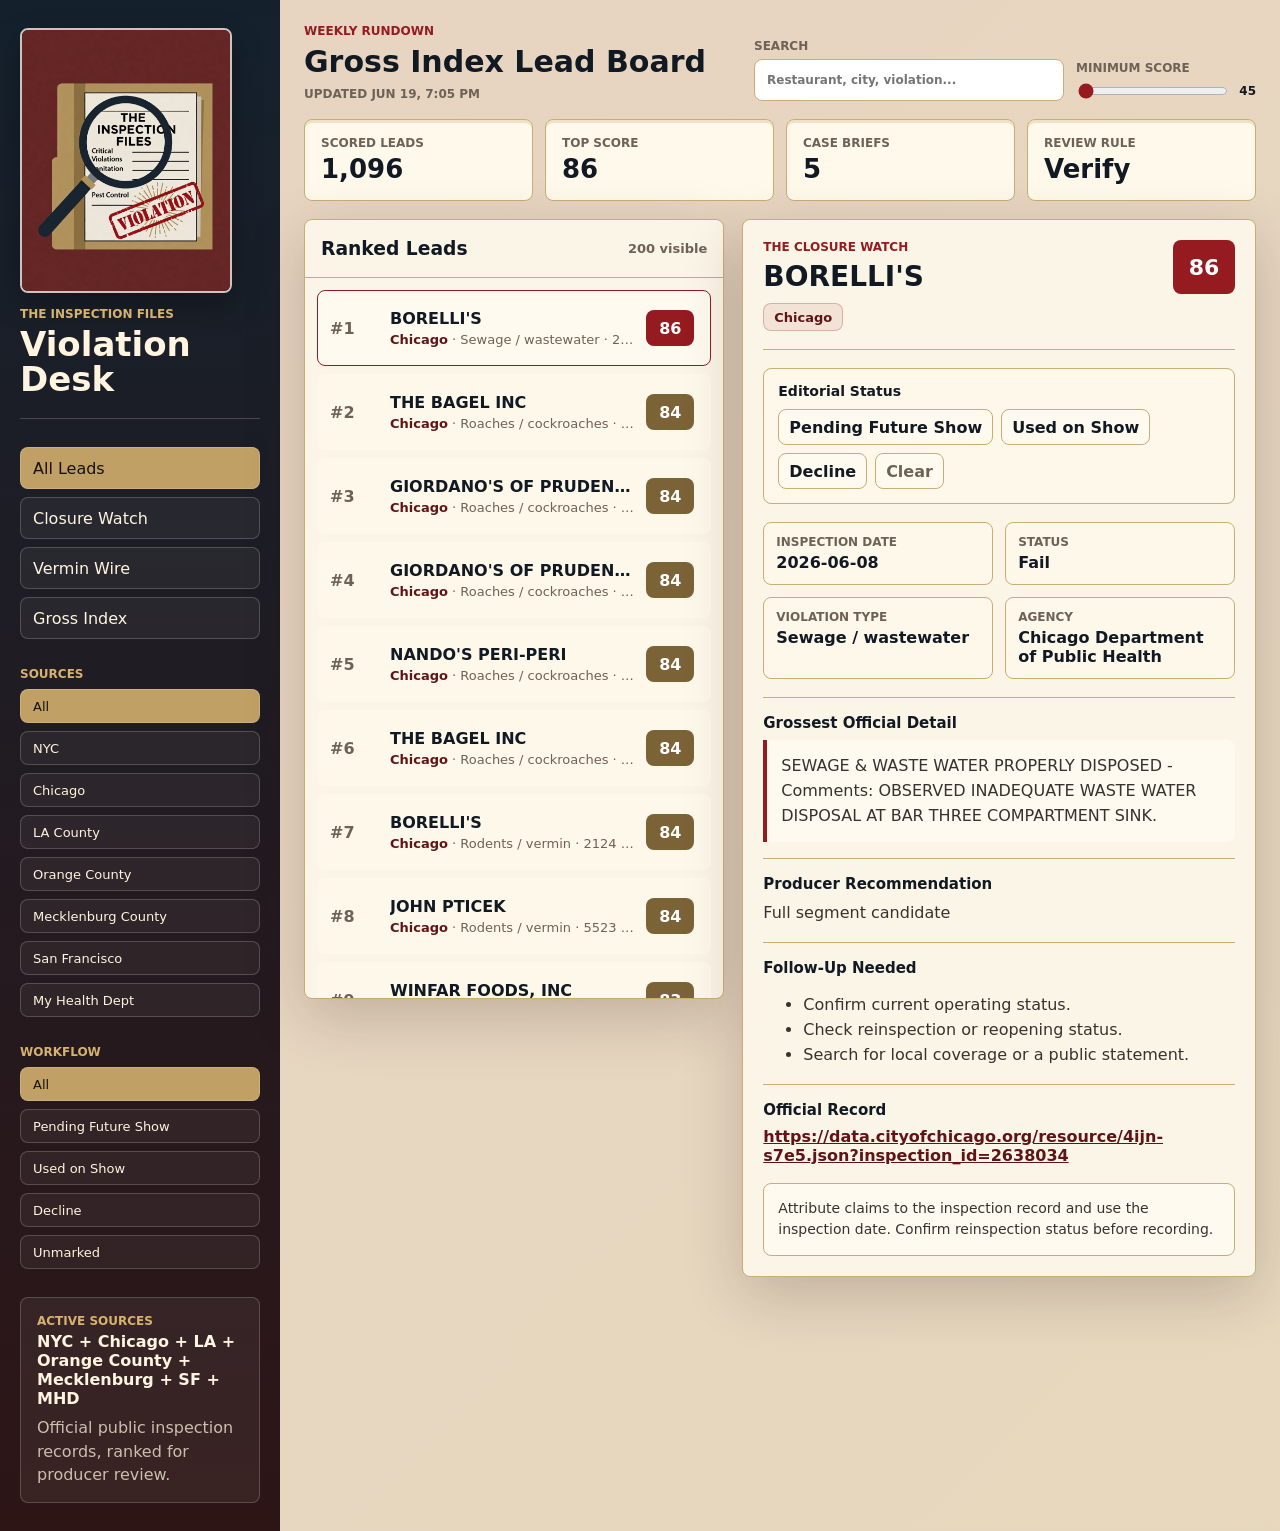
==== index.template.html @ aeaf3b6f "live meck data refresh" ====
<!doctype html>
<html lang="en">
  <head>
    <meta charset="utf-8">
    <meta name="viewport" content="width=device-width, initial-scale=1">
    <title>The Inspection Files - Violation Desk</title>
    <link rel="stylesheet" href="styles.css">
  </head>
  <body>
    <div class="app-shell">
      <aside class="sidebar" aria-label="Violation Desk navigation">
        <div class="brand-block">
          <img class="brand-logo" src="assets/inspection-files-logo.jpg" alt="The Inspection Files logo">
          <div>
            <p class="kicker">The Inspection Files</p>
            <h1>Violation Desk</h1>
          </div>
        </div>

        <nav class="section-list" aria-label="Desk sections">
          <button class="section-button active" data-section="all">All Leads</button>
          <button class="section-button" data-section="The Closure Watch">Closure Watch</button>
          <button class="section-button" data-section="The Vermin Wire">Vermin Wire</button>
          <button class="section-button" data-section="The Gross Index">Gross Index</button>
        </nav>

        <div class="source-filter" aria-label="Source filters">
          <span class="label">Sources</span>
          <button class="source-button active" data-source="all">All</button>
          <button class="source-button" data-source="NYC">NYC</button>
          <button class="source-button" data-source="Chicago">Chicago</button>
          <button class="source-button" data-source="LA County">LA County</button>
          <button class="source-button" data-source="Orange County">Orange County</button>
          <button class="source-button" data-source="Mecklenburg County">Mecklenburg County</button>
          <button class="source-button" data-source="San Francisco">San Francisco</button>
          <button class="source-button" data-source="My Health Dept">My Health Dept</button>
        </div>

        <div class="workflow-filter" aria-label="Workflow filters">
          <span class="label">Workflow</span>
          <button class="workflow-button active" data-workflow="all">All</button>
          <button class="workflow-button" data-workflow="pending">Pending Future Show</button>
          <button class="workflow-button" data-workflow="used">Used on Show</button>
          <button class="workflow-button" data-workflow="declined">Decline</button>
          <button class="workflow-button" data-workflow="unmarked">Unmarked</button>
        </div>

        <div class="desk-card">
          <span class="label">Active Sources</span>
          <strong>NYC + Chicago + LA + Orange County + Mecklenburg + SF + MHD</strong>
          <p>Official public inspection records, ranked for producer review.</p>
        </div>
      </aside>

      <main class="workspace">
        <header class="topbar">
          <div>
            <p class="kicker">Weekly Rundown</p>
            <h2>Gross Index Lead Board</h2>
            <span id="generatedAt" class="refresh-stamp">Refreshing...</span>
          </div>
          <div class="toolbar">
            <label class="search-box">
              <span>Search</span>
              <input id="searchInput" type="search" placeholder="Restaurant, city, violation...">
            </label>
            <label class="score-filter">
              <span>Minimum Score</span>
              <input id="scoreInput" type="range" min="45" max="90" value="45">
              <output id="scoreOutput">45</output>
            </label>
          </div>
        </header>

        <section class="stats-grid" aria-label="Rundown stats">
          <div class="stat">
            <span>Scored Leads</span>
            <strong id="leadCount">0</strong>
          </div>
          <div class="stat">
            <span>Top Score</span>
            <strong id="topScore">0</strong>
          </div>
          <div class="stat">
            <span>Case Briefs</span>
            <strong>5</strong>
          </div>
          <div class="stat">
            <span>Review Rule</span>
            <strong>Verify</strong>
          </div>
        </section>

        <section class="content-grid">
          <div class="lead-panel">
            <div class="panel-header">
              <h3>Ranked Leads</h3>
              <span id="visibleCount">0 visible</span>
            </div>
            <div id="leadList" class="lead-list"></div>
          </div>

          <article id="caseDetail" class="case-detail" aria-live="polite">
            <div class="empty-state">
              <p class="kicker">Select a lead</p>
              <h3>Open a Violation Desk Brief</h3>
              <p>Choose a ranked record to review the official detail, producer angle, and follow-up checklist.</p>
            </div>
          </article>
        </section>
      </main>
    </div>

    <script src="data.js?v=daily-refresh"></script>
    <script src="app.js?v=daily-refresh"></script>
  </body>
</html>
---- styles.css ----
:root {
  color-scheme: light;
  --ink: #111923;
  --muted: #6d6255;
  --line: #c9ad75;
  --paper: #eee3cf;
  --panel: #fbf5e7;
  --panel-strong: #fff9ec;
  --accent: #951b20;
  --accent-dark: #5f1518;
  --gold: #b89555;
  --gold-dark: #7c6237;
  --folder: #c0a064;
  --navy: #14212d;
  --green: #426f5d;
  --shadow: 0 18px 60px rgba(42, 19, 18, 0.2);
  font-family: Inter, ui-sans-serif, system-ui, -apple-system, BlinkMacSystemFont, "Segoe UI", sans-serif;
}

* {
  box-sizing: border-box;
}

body {
  margin: 0;
  min-height: 100vh;
  background:
    linear-gradient(135deg, rgba(149, 27, 32, 0.08), rgba(192, 160, 100, 0.16)),
    var(--paper);
  color: var(--ink);
}

button,
input {
  font: inherit;
}

.app-shell {
  min-height: 100vh;
  display: grid;
  grid-template-columns: 280px minmax(0, 1fr);
}

.sidebar {
  background:
    linear-gradient(180deg, rgba(20, 33, 45, 0.96), rgba(46, 21, 22, 0.98)),
    var(--navy);
  color: #fff4df;
  padding: 28px 20px;
  display: flex;
  flex-direction: column;
  gap: 28px;
}

.brand-block {
  display: grid;
  gap: 14px;
  border-bottom: 1px solid rgba(251, 245, 231, 0.2);
  padding-bottom: 22px;
}

.brand-logo {
  width: 100%;
  max-width: 212px;
  aspect-ratio: 4 / 5;
  object-fit: cover;
  object-position: center;
  border: 2px solid rgba(251, 245, 231, 0.78);
  border-radius: 8px;
  box-shadow: 0 12px 30px rgba(0, 0, 0, 0.28);
}

.kicker {
  color: var(--accent);
  font-size: 12px;
  font-weight: 800;
  letter-spacing: 0;
  margin: 0 0 6px;
  text-transform: uppercase;
}

.sidebar .kicker {
  color: #d5b36f;
}

h1,
h2,
h3,
h4,
p {
  margin-top: 0;
}

h1 {
  font-size: 34px;
  line-height: 1.02;
  margin-bottom: 0;
}

.section-list {
  display: grid;
  gap: 8px;
}

.section-button,
.source-button,
.workflow-button {
  width: 100%;
  min-height: 42px;
  border: 1px solid rgba(251, 245, 231, 0.2);
  border-radius: 8px;
  background: rgba(251, 245, 231, 0.05);
  color: #fff4df;
  cursor: pointer;
  text-align: left;
  padding: 0 12px;
}

.section-button:hover,
.section-button.active,
.source-button:hover,
.source-button.active,
.workflow-button:hover,
.workflow-button.active {
  background: var(--folder);
  color: #17120d;
}

.source-filter,
.workflow-filter {
  display: grid;
  gap: 8px;
}

.source-filter .label,
.workflow-filter .label {
  color: #d5b36f;
  font-size: 12px;
  font-weight: 800;
  text-transform: uppercase;
}

.source-button,
.workflow-button {
  min-height: 34px;
  font-size: 13px;
}

.desk-card {
  margin-top: auto;
  border: 1px solid rgba(251, 245, 231, 0.2);
  border-radius: 8px;
  padding: 16px;
  background: rgba(251, 245, 231, 0.06);
}

.desk-card .label,
.stat span,
.meta-grid span {
  display: block;
  color: var(--muted);
  font-size: 12px;
  font-weight: 800;
  margin-bottom: 4px;
  text-transform: uppercase;
}

.desk-card .label {
  color: #d5b36f;
}

.desk-card p {
  color: rgba(255, 244, 223, 0.74);
  line-height: 1.45;
  margin: 8px 0 0;
}

.workspace {
  padding: 24px;
  min-width: 0;
}

.topbar {
  display: flex;
  justify-content: space-between;
  gap: 18px;
  align-items: flex-end;
  margin-bottom: 18px;
}

.topbar h2 {
  font-size: 30px;
  margin-bottom: 0;
}

.refresh-stamp {
  display: block;
  margin-top: 8px;
  color: var(--muted);
  font-size: 12px;
  font-weight: 800;
  text-transform: uppercase;
}

.toolbar {
  display: flex;
  align-items: end;
  gap: 12px;
  flex-wrap: wrap;
}

.search-box,
.score-filter {
  display: grid;
  gap: 6px;
  color: var(--muted);
  font-size: 12px;
  font-weight: 800;
  text-transform: uppercase;
}

.search-box input {
  width: min(310px, 52vw);
  height: 42px;
  border: 1px solid var(--line);
  border-radius: 8px;
  background: #fff;
  color: var(--ink);
  padding: 0 12px;
}

.score-filter {
  grid-template-columns: 1fr auto;
  align-items: center;
  min-width: 180px;
}

.score-filter span {
  grid-column: 1 / -1;
}

.score-filter input {
  width: 150px;
  accent-color: var(--accent);
}

.score-filter output {
  color: var(--ink);
}

.stats-grid {
  display: grid;
  grid-template-columns: repeat(4, minmax(0, 1fr));
  gap: 12px;
  margin-bottom: 18px;
}

.stat {
  background: var(--panel-strong);
  border: 1px solid var(--line);
  border-radius: 8px;
  padding: 16px;
  box-shadow: inset 0 3px 0 rgba(192, 160, 100, 0.28);
}

.stat strong {
  display: block;
  font-size: 26px;
}

.content-grid {
  display: grid;
  grid-template-columns: minmax(380px, 0.9fr) minmax(360px, 1.1fr);
  gap: 18px;
  align-items: start;
}

.lead-panel,
.case-detail {
  min-height: 640px;
  background: var(--panel);
  border: 1px solid var(--line);
  border-radius: 8px;
  box-shadow: var(--shadow);
}

.panel-header {
  min-height: 58px;
  display: flex;
  align-items: center;
  justify-content: space-between;
  gap: 12px;
  padding: 16px;
  border-bottom: 1px solid var(--line);
}

.panel-header h3 {
  margin: 0;
}

.panel-header span {
  color: var(--muted);
  font-size: 13px;
  font-weight: 700;
}

.lead-list {
  display: grid;
  gap: 8px;
  padding: 12px;
  max-height: 720px;
  overflow: auto;
}

.lead-row {
  width: 100%;
  min-height: 76px;
  display: grid;
  grid-template-columns: 48px 1fr 52px;
  align-items: center;
  gap: 12px;
  border: 1px solid transparent;
  border-radius: 8px;
  background: rgba(255, 249, 236, 0.82);
  color: var(--ink);
  cursor: pointer;
  padding: 12px;
  text-align: left;
}

.lead-row:hover,
.lead-row.selected {
  border-color: var(--accent);
  background: #fffaf0;
}

.rank {
  color: var(--muted);
  font-weight: 800;
}

.lead-main {
  display: grid;
  gap: 4px;
  min-width: 0;
}

.lead-main strong,
.lead-main span {
  overflow: hidden;
  text-overflow: ellipsis;
  white-space: nowrap;
}

.lead-main span {
  color: var(--muted);
  font-size: 13px;
}

.lead-main em {
  color: var(--accent-dark);
  font-style: normal;
  font-weight: 900;
}

.workflow-badge {
  display: inline-flex;
  align-items: center;
  width: fit-content;
  min-height: 24px;
  border-radius: 8px;
  font-size: 12px;
  font-weight: 900;
  padding: 0 8px;
}

.lead-main .workflow-badge {
  white-space: normal;
}

.workflow-pending {
  background: rgba(184, 149, 85, 0.18);
  color: #6f4f1d;
}

.workflow-used {
  background: rgba(66, 111, 93, 0.18);
  color: #245340;
}

.workflow-declined {
  background: rgba(149, 27, 32, 0.12);
  color: var(--accent-dark);
}

.score-pill,
.score-medallion {
  display: inline-grid;
  place-items: center;
  border-radius: 8px;
  color: #fff;
  font-weight: 900;
}

.score-pill {
  width: 48px;
  height: 36px;
}

.score-medallion {
  width: 62px;
  height: 54px;
  font-size: 22px;
}

.score-hot {
  background: var(--accent);
}

.score-warm {
  background: var(--gold-dark);
}

.score-watch {
  background: var(--green);
}

.case-detail {
  padding: 20px;
}

.detail-header {
  display: flex;
  align-items: start;
  justify-content: space-between;
  gap: 16px;
  border-bottom: 1px solid var(--line);
  padding-bottom: 18px;
  margin-bottom: 18px;
}

.detail-header h3 {
  font-size: 28px;
  margin-bottom: 0;
}

.source-badge {
  display: inline-flex;
  align-items: center;
  min-height: 28px;
  margin-top: 10px;
  border: 1px solid rgba(149, 27, 32, 0.26);
  border-radius: 8px;
  background: rgba(149, 27, 32, 0.08);
  color: var(--accent-dark);
  font-size: 13px;
  font-weight: 900;
  padding: 0 10px;
}

.detail-badges {
  display: flex;
  flex-wrap: wrap;
  gap: 8px;
}

.workflow-panel {
  border: 1px solid var(--line);
  border-radius: 8px;
  background: rgba(255, 249, 236, 0.78);
  padding: 14px;
  margin-bottom: 18px;
}

.workflow-panel h4 {
  font-size: 14px;
  margin-bottom: 10px;
}

.workflow-actions {
  display: flex;
  flex-wrap: wrap;
  gap: 8px;
}

.status-action {
  min-height: 36px;
  border: 1px solid var(--line);
  border-radius: 8px;
  background: #fffaf0;
  color: var(--ink);
  cursor: pointer;
  font-weight: 800;
  padding: 0 10px;
}

.status-action:hover,
.status-action.active {
  border-color: var(--accent);
  background: var(--accent);
  color: #fffaf0;
}

.status-action.clear {
  color: var(--muted);
}

.meta-grid {
  display: grid;
  grid-template-columns: repeat(2, minmax(0, 1fr));
  gap: 12px;
  margin-bottom: 18px;
}

.meta-grid div {
  border: 1px solid var(--line);
  border-radius: 8px;
  background: rgba(255, 249, 236, 0.78);
  padding: 12px;
}

.detail-section {
  border-top: 1px solid var(--line);
  padding-top: 16px;
  margin-top: 16px;
}

.detail-section h4 {
  font-size: 15px;
  margin-bottom: 8px;
}

.quote {
  border-left: 4px solid var(--accent);
  background: #fffaf0;
  padding: 14px;
  border-radius: 0 8px 8px 0;
  line-height: 1.5;
}

.detail-section p,
.detail-section li,
.legal-note {
  color: #37322e;
  line-height: 1.55;
}

.detail-section a {
  color: var(--accent-dark);
  overflow-wrap: anywhere;
  font-weight: 700;
}

.legal-note {
  margin-top: 18px;
  border-radius: 8px;
  background: #fffaf0;
  border: 1px solid var(--line);
  padding: 14px;
  font-size: 14px;
}

.empty-state,
.empty-list {
  padding: 28px;
  color: var(--muted);
}

.empty-state h3 {
  color: var(--ink);
}

@media (max-width: 1040px) {
  .app-shell {
    grid-template-columns: 1fr;
  }

  .sidebar {
    position: static;
  }

  .content-grid,
  .stats-grid {
    grid-template-columns: 1fr;
  }

  .topbar {
    align-items: stretch;
    flex-direction: column;
  }
}

@media (max-width: 640px) {
  .workspace {
    padding: 14px;
  }

  .topbar h2,
  .detail-header h3 {
    font-size: 24px;
  }

  .toolbar,
  .search-box input,
  .score-filter,
  .score-filter input {
    width: 100%;
  }

  .lead-row {
    grid-template-columns: 40px 1fr;
  }

  .score-pill {
    grid-column: 2;
    justify-self: start;
  }

  .meta-grid {
    grid-template-columns: 1fr;
  }
}
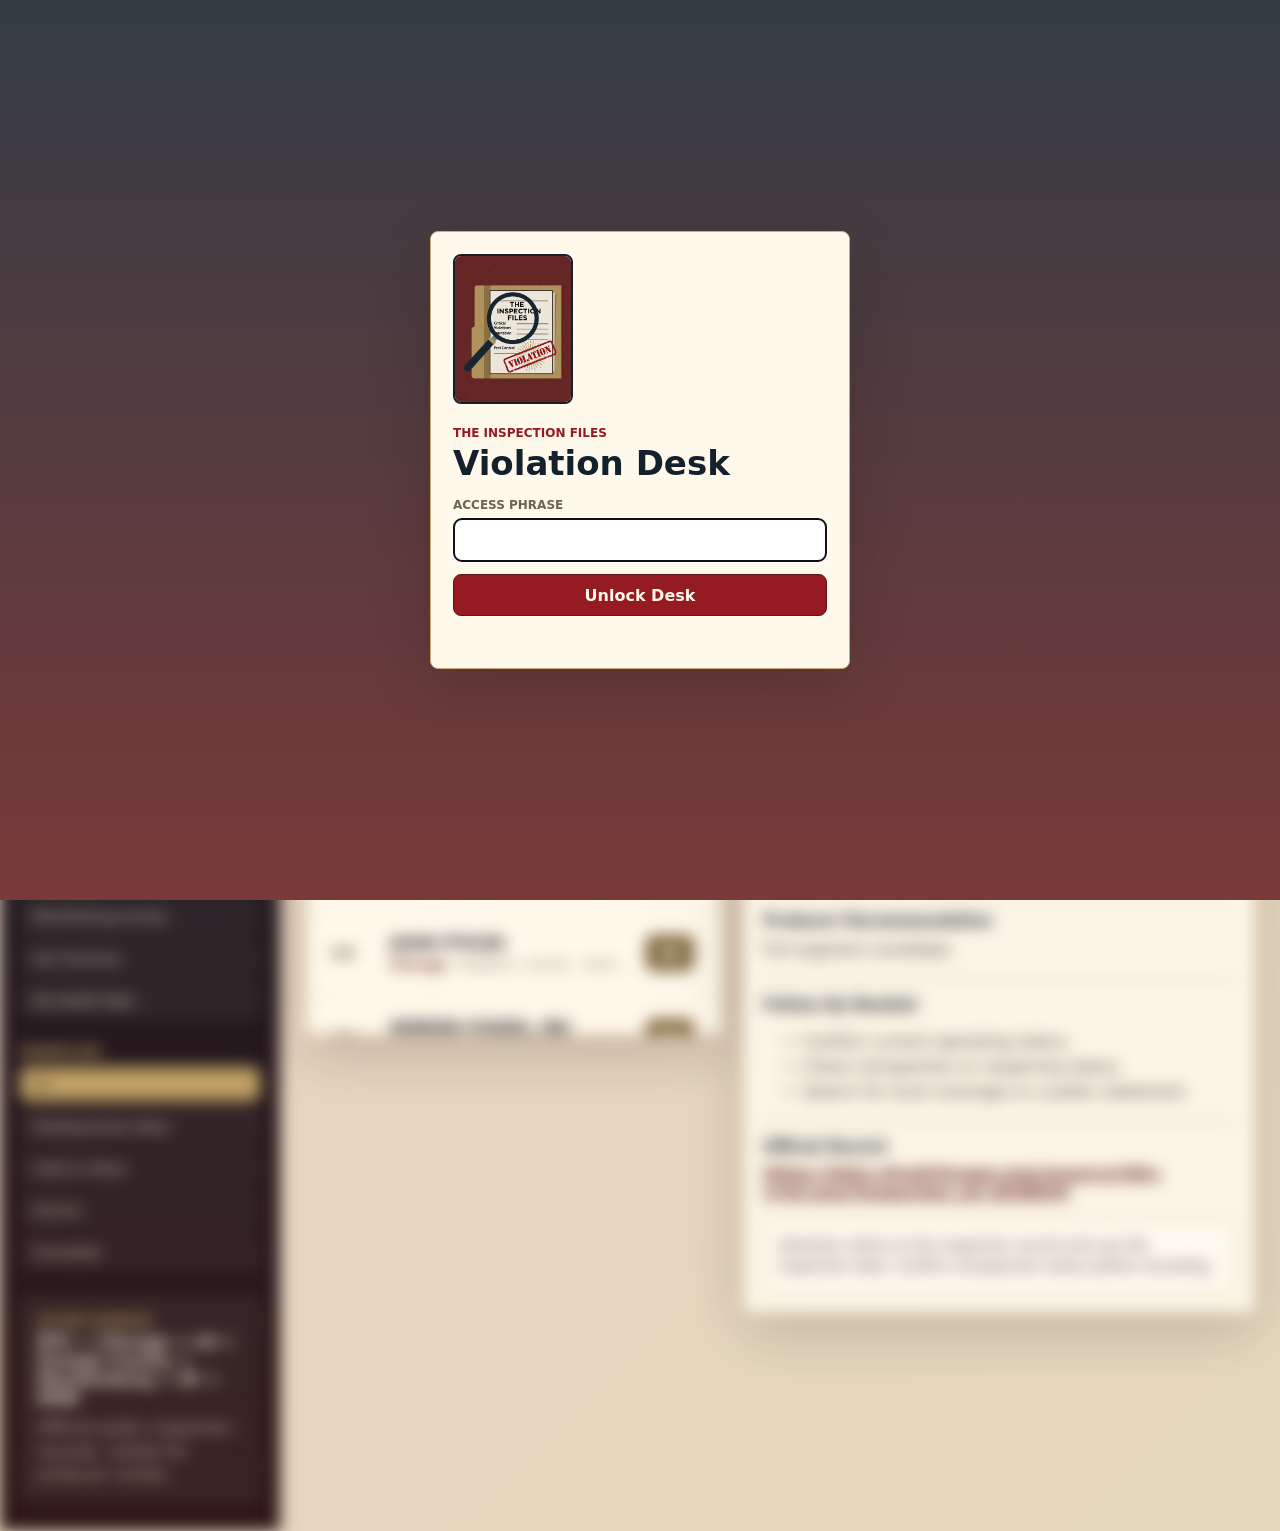
==== commit 73e053e9: "adding password wall" ====
--- a/index.template.html
+++ b/index.template.html
@@ -6,7 +6,23 @@
     <title>The Inspection Files - Violation Desk</title>
     <link rel="stylesheet" href="styles.css">
   </head>
-  <body>
+  <body class="auth-locked">
+    <section id="loginGate" class="login-gate" aria-label="Violation Desk access">
+      <div class="login-panel">
+        <img class="login-logo" src="assets/inspection-files-logo.jpg" alt="The Inspection Files logo">
+        <p class="kicker">The Inspection Files</p>
+        <h1>Violation Desk</h1>
+        <form id="loginForm" class="login-form">
+          <label>
+            <span>Access Phrase</span>
+            <input id="accessPhrase" type="password" autocomplete="current-password" autofocus>
+          </label>
+          <button type="submit">Unlock Desk</button>
+          <p id="loginError" class="login-error" role="alert"></p>
+        </form>
+      </div>
+    </section>
+
     <div class="app-shell">
       <aside class="sidebar" aria-label="Violation Desk navigation">
         <div class="brand-block">
@@ -60,6 +76,7 @@
             <span id="generatedAt" class="refresh-stamp">Refreshing...</span>
           </div>
           <div class="toolbar">
+            <button id="logoutButton" class="logout-button" type="button">Sign Out</button>
             <label class="search-box">
               <span>Search</span>
               <input id="searchInput" type="search" placeholder="Restaurant, city, violation...">
--- a/styles.css
+++ b/styles.css
@@ -35,6 +35,102 @@
   font: inherit;
 }
 
+body.auth-locked {
+  overflow: hidden;
+}
+
+body.auth-locked .app-shell {
+  filter: blur(8px);
+  pointer-events: none;
+  user-select: none;
+}
+
+.login-gate {
+  position: fixed;
+  inset: 0;
+  z-index: 20;
+  display: grid;
+  place-items: center;
+  padding: 24px;
+  background:
+    linear-gradient(180deg, rgba(20, 33, 45, 0.86), rgba(95, 21, 24, 0.82)),
+    var(--paper);
+}
+
+body:not(.auth-locked) .login-gate {
+  display: none;
+}
+
+.login-panel {
+  width: min(420px, 100%);
+  border: 1px solid var(--line);
+  border-radius: 8px;
+  background: var(--panel-strong);
+  box-shadow: var(--shadow);
+  padding: 22px;
+}
+
+.login-logo {
+  width: 120px;
+  aspect-ratio: 4 / 5;
+  object-fit: cover;
+  border: 2px solid var(--navy);
+  border-radius: 8px;
+  margin-bottom: 18px;
+}
+
+.login-panel h1 {
+  color: var(--navy);
+  margin-bottom: 18px;
+}
+
+.login-form {
+  display: grid;
+  gap: 12px;
+}
+
+.login-form label {
+  display: grid;
+  gap: 6px;
+  color: var(--muted);
+  font-size: 12px;
+  font-weight: 800;
+  text-transform: uppercase;
+}
+
+.login-form input {
+  height: 44px;
+  border: 1px solid var(--line);
+  border-radius: 8px;
+  background: #fff;
+  color: var(--ink);
+  padding: 0 12px;
+}
+
+.login-form button,
+.logout-button {
+  min-height: 42px;
+  border: 1px solid var(--accent-dark);
+  border-radius: 8px;
+  background: var(--accent);
+  color: #fff9ec;
+  cursor: pointer;
+  font-weight: 800;
+}
+
+.login-form button:hover,
+.logout-button:hover {
+  background: var(--accent-dark);
+}
+
+.login-error {
+  min-height: 18px;
+  margin: 0;
+  color: var(--accent-dark);
+  font-size: 13px;
+  font-weight: 800;
+}
+
 .app-shell {
   min-height: 100vh;
   display: grid;
@@ -209,6 +305,10 @@
   flex-wrap: wrap;
 }
 
+.logout-button {
+  padding: 0 14px;
+}
+
 .search-box,
 .score-filter {
   display: grid;
